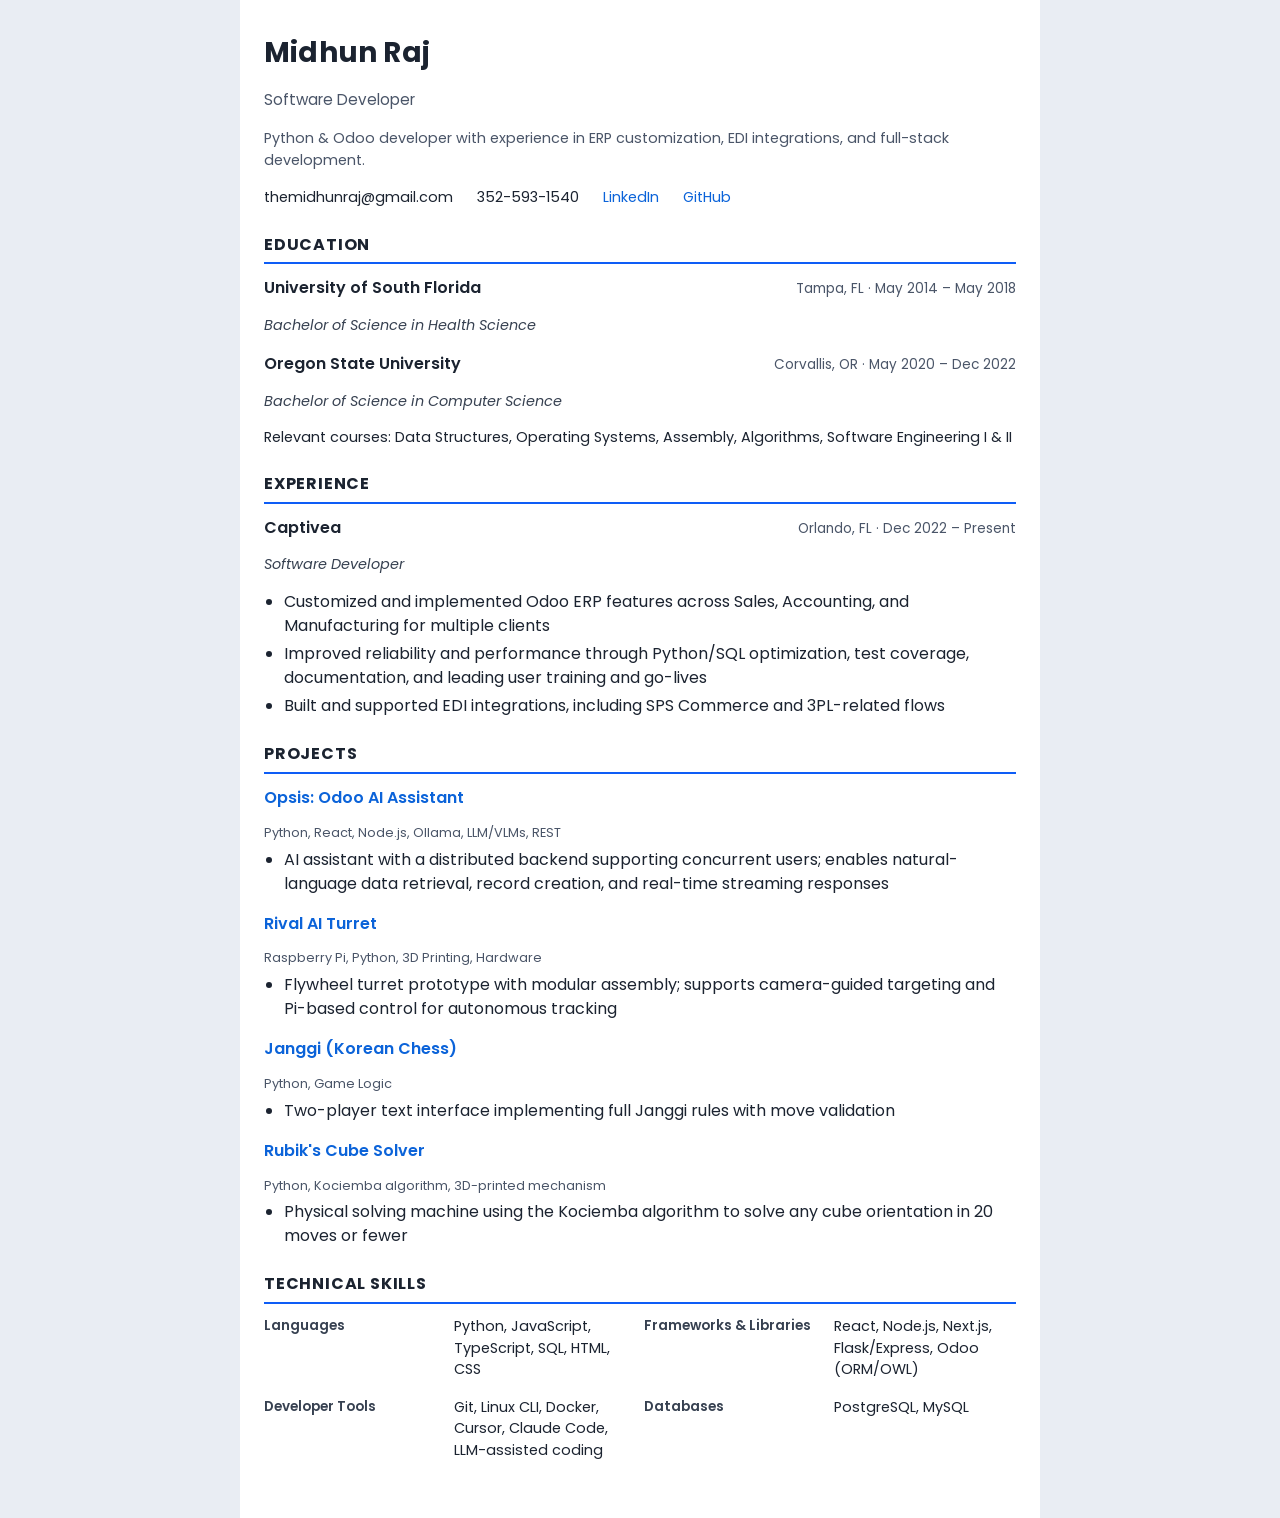
==== resume.html @ 7b11980d "Portfolio updates: resume, nav, skills, about me, footer quote, header gradient Made-with: Cursor" ====
<!-- resume.html -->
<!DOCTYPE html>
<html lang="en">
<head>
  <meta charset="UTF-8" />
  <meta name="viewport" content="width=device-width, initial-scale=1.0" />
  <title>Midhun Raj | Resume</title>
  <link rel="stylesheet" href="style.css" />
  <link href="https://fonts.googleapis.com/css2?family=Poppins:wght@300;400;600;700&display=swap" rel="stylesheet">
  <style>
    /* Resume-specific styles */
    .resume-page {
      max-width: 800px;
      margin: 0 auto;
      padding: 2rem 1.5rem;
      background: #fff;
      color: #1b2330;
      font-family: 'Poppins', system-ui, sans-serif;
      line-height: 1.5;
    }
    .resume-page h1 {
      font-size: 1.75rem;
      margin: 0 0 0.25rem;
      font-weight: 700;
    }
    .resume-page .subtitle {
      font-size: 0.95rem;
      color: #4a5568;
      margin-bottom: 1rem;
    }
    .resume-page .contact-row {
      display: flex;
      flex-wrap: wrap;
      gap: 0.5rem 1.5rem;
      font-size: 0.9rem;
      margin-bottom: 1.5rem;
    }
    .resume-page .contact-row a {
      color: #0b63d9;
      text-decoration: none;
    }
    .resume-page .contact-row a:hover { text-decoration: underline; }
    .resume-page h2 {
      font-size: 1rem;
      font-weight: 700;
      text-transform: uppercase;
      letter-spacing: 0.05em;
      border-bottom: 2px solid #0E5DF6;
      padding-bottom: 0.35rem;
      margin: 1.5rem 0 0.75rem;
    }
    .resume-page .entry {
      margin-bottom: 1rem;
    }
    .resume-page .entry-header {
      display: flex;
      justify-content: space-between;
      align-items: baseline;
      flex-wrap: wrap;
      gap: 0.25rem;
    }
    .resume-page .entry-title { font-weight: 600; font-size: 1rem; }
    .resume-page a.entry-title { color: #0b63d9; text-decoration: none; }
    .resume-page a.entry-title:hover { text-decoration: underline; }
    .resume-page .entry-meta {
      font-size: 0.85rem;
      color: #4a5568;
    }
    .resume-page .entry-sub { font-style: italic; font-size: 0.9rem; color: #374151; }
    .resume-page ul {
      margin: 0.35rem 0 0;
      padding-left: 1.25rem;
    }
    .resume-page li { margin-bottom: 0.25rem; }
    .resume-page .skills-grid {
      display: grid;
      grid-template-columns: repeat(auto-fill, minmax(180px, 1fr));
      gap: 0.5rem;
      margin-top: 0.5rem;
    }
    .resume-page .skills-grid dt {
      font-weight: 600;
      font-size: 0.85rem;
      color: #374151;
    }
    .resume-page .skills-grid dd {
      margin: 0 0 0.5rem;
      font-size: 0.9rem;
    }
    .resume-page .project-tags {
      font-size: 0.8rem;
      color: #4a5568;
      margin-bottom: 0.25rem;
    }
    @media print {
      .resume-page { padding: 1rem; }
      .resume-page h2 { margin-top: 1rem; }
      body { background: #fff; }
    }
  </style>
</head>
<body>
  <main class="resume-page">
    <h1>Midhun Raj</h1>
    <p class="subtitle">Software Developer</p>
    <p style="margin: 0 0 1rem; font-size: 0.9rem; color: #4a5568;">Python & Odoo developer with experience in ERP customization, EDI integrations, and full-stack development.</p>
    <div class="contact-row">
      <span>themidhunraj@gmail.com</span>
      <span>352-593-1540</span>
      <a href="https://www.linkedin.com/in/midhun-raj-4016b7227" target="_blank" rel="noopener">LinkedIn</a>
      <a href="https://github.com/themidhunraj" target="_blank" rel="noopener">GitHub</a>
    </div>

    <h2>Education</h2>
    <div class="entry">
      <div class="entry-header">
        <span class="entry-title">University of South Florida</span>
        <span class="entry-meta">Tampa, FL · May 2014 – May 2018</span>
      </div>
      <p class="entry-sub">Bachelor of Science in Health Science</p>
    </div>
    <div class="entry">
      <div class="entry-header">
        <span class="entry-title">Oregon State University</span>
        <span class="entry-meta">Corvallis, OR · May 2020 – Dec 2022</span>
      </div>
      <p class="entry-sub">Bachelor of Science in Computer Science</p>
      <p style="margin: 0.25rem 0 0; font-size: 0.9rem;">Relevant courses: Data Structures, Operating Systems, Assembly, Algorithms, Software Engineering I & II</p>
    </div>

    <h2>Experience</h2>
    <div class="entry">
      <div class="entry-header">
        <span class="entry-title">Captivea</span>
        <span class="entry-meta">Orlando, FL · Dec 2022 – Present</span>
      </div>
      <p class="entry-sub">Software Developer</p>
      <ul>
        <li>Customized and implemented Odoo ERP features across Sales, Accounting, and Manufacturing for multiple clients</li>
        <li>Improved reliability and performance through Python/SQL optimization, test coverage, documentation, and leading user training and go-lives</li>
        <li>Built and supported EDI integrations, including SPS Commerce and 3PL-related flows</li>
      </ul>
    </div>

    <h2>Projects</h2>
    <div class="entry">
      <div class="entry-header">
        <a href="https://opsis-demo.com/web" target="_blank" rel="noopener" class="entry-title">Opsis: Odoo AI Assistant</a>
      </div>
      <p class="project-tags">Python, React, Node.js, Ollama, LLM/VLMs, REST</p>
      <ul>
        <li>AI assistant with a distributed backend supporting concurrent users; enables natural-language data retrieval, record creation, and real-time streaming responses</li>
      </ul>
    </div>
    <div class="entry">
      <div class="entry-header">
        <a href="https://drive.google.com/file/d/1YmN2F2j3p-Ona-4RtJs8YWP49kPlDY98/view?usp=drive_link" target="_blank" rel="noopener" class="entry-title">Rival AI Turret</a>
      </div>
      <p class="project-tags">Raspberry Pi, Python, 3D Printing, Hardware</p>
      <ul>
        <li>Flywheel turret prototype with modular assembly; supports camera-guided targeting and Pi-based control for autonomous tracking</li>
      </ul>
    </div>
    <div class="entry">
      <div class="entry-header">
        <a href="https://github.com/themidhunraj/janggi" target="_blank" rel="noopener" class="entry-title">Janggi (Korean Chess)</a>
      </div>
      <p class="project-tags">Python, Game Logic</p>
      <ul>
        <li>Two-player text interface implementing full Janggi rules with move validation</li>
      </ul>
    </div>
    <div class="entry">
      <div class="entry-header">
        <a href="https://github.com/themidhunraj/rubiks_cube_solver" target="_blank" rel="noopener" class="entry-title">Rubik's Cube Solver</a>
      </div>
      <p class="project-tags">Python, Kociemba algorithm, 3D-printed mechanism</p>
      <ul>
        <li>Physical solving machine using the Kociemba algorithm to solve any cube orientation in 20 moves or fewer</li>
      </ul>
    </div>

    <h2>Technical Skills</h2>
    <dl class="skills-grid">
      <dt>Languages</dt>
      <dd>Python, JavaScript, TypeScript, SQL, HTML, CSS</dd>
      <dt>Frameworks & Libraries</dt>
      <dd>React, Node.js, Next.js, Flask/Express, Odoo (ORM/OWL)</dd>
      <dt>Developer Tools</dt>
      <dd>Git, Linux CLI, Docker, Cursor, Claude Code, LLM-assisted coding</dd>
      <dt>Databases</dt>
      <dd>PostgreSQL, MySQL</dd>
    </dl>
  </main>
</body>
</html>
---- style.css ----
:root{
  --bg-1:#e9edf3;   /* page background: soft slate */
  --bg-2:#f5f7fb;   /* cards/alt sections: muted light */
  --ink:#1b2330;
  --muted:#4a5568;
  --accent-1:#0E5DF6;
  --accent-2:#22A2FF;
  --border:#d7dfeb;
  --chip-bg:#e8f1ff;
  --chip-border:#cfe2ff;
}

*{box-sizing:border-box}
html{scroll-behavior:smooth}
html,body{height:100%}
body{
  font-family:'Poppins',system-ui,-apple-system,Segoe UI,Roboto,Arial,sans-serif;
  margin:0;
  color:var(--ink);
  background:var(--bg-1);
  line-height:1.65;
  -webkit-font-smoothing:antialiased;
  -moz-osx-font-smoothing:grayscale;
}

h1,h2,h3{margin:0 0 .6rem}
h1{font-size:clamp(2rem,1.4rem + 2vw,2.6rem);letter-spacing:.2px}
h2{font-size:1.25rem}
h3{font-size:1.06rem}

a{color:#0b63d9;text-decoration:none}
a:hover{text-decoration:underline}

.main-nav{
  position:sticky;
  top:0;
  z-index:100;
  display:flex;
  justify-content:center;
  gap:1.5rem;
  padding:.75rem 1rem;
  background:rgba(255,255,255,.95);
  backdrop-filter:blur(8px);
  border-bottom:1px solid var(--border);
  box-shadow:0 1px 8px rgba(0,0,0,.04)
}
.main-nav a{
  font-size:.9rem;
  font-weight:500;
  color:var(--ink)
}
.main-nav a:hover{color:var(--accent-1);text-decoration:none}

header{
  background:linear-gradient(135deg,#1a237e 0%,#3949ab 40%,#5c6bc0 100%);
  color:#fff;
  padding:2rem 0;
  text-align:center;
  box-shadow:0 4px 18px rgba(0,0,0,.15);
}
.profile-pic{
  width:140px;height:140px;border-radius:50%;
  object-fit:cover;margin:0 auto 1rem;border:4px solid #fff;
  box-shadow:0 8px 22px rgba(0,0,0,.12);
}

section{
  max-width:1100px;
  margin:2rem auto;
  padding:0 1rem;
  opacity:0;transform:translateY(22px);
  animation:fadeIn .5s ease-out forwards;animation-delay:.12s;
}
section:nth-of-type(even){
  background:var(--bg-2);
  border:1px solid var(--border);
  padding:2rem 1rem;
  border-radius:12px;
}

.about h2,.skills h2,.projects h2,.contact h2{
  position:relative;padding-bottom:.45rem
}
.about h2::after,.skills h2::after,.projects h2::after,.contact h2::after{
  content:"";position:absolute;left:0;bottom:0;width:56px;height:3px;
  background:linear-gradient(90deg,var(--accent-1),var(--accent-2));
  border-radius:3px
}

@keyframes fadeIn{to{opacity:1;transform:none}}

.skill-badges{
  display:flex;flex-wrap:wrap;gap:.5rem;margin-top:1rem
}
.skill-badges span{
  background:var(--chip-bg);
  border:1px solid var(--chip-border);
  color:#0f4473;
  padding:.38rem .7rem;
  border-radius:999px;
  font-size:.9rem;
  white-space:nowrap
}

.project-cards{
  display:grid;
  grid-template-columns:repeat(4,minmax(220px,1fr));
  gap:1.25rem;margin-top:1rem
}
@media (max-width:1100px){.project-cards{grid-template-columns:repeat(2,minmax(260px,1fr))}}
@media (max-width:620px){.project-cards{grid-template-columns:1fr}}

.card{
  display:flex;flex-direction:column;
  background:var(--bg-2);
  border:1px solid var(--border);
  border-left:4px solid var(--accent-1);
  border-radius:12px;
  padding:1rem;
  color:inherit;
  text-decoration:none;
  transition:transform .16s ease,box-shadow .16s ease,border-color .16s ease,background .16s ease
}
.card:hover{
  transform:translateY(-3px);
  box-shadow:0 10px 22px rgba(13,71,161,.10);
  border-color:#5aa4ff;
  background:#f1f4fa;
}
.card:focus-visible{
  outline:3px solid rgba(14,93,246,.35);outline-offset:2px;border-radius:12px
}
.card h3{color:#0b63d9;font-weight:600}
.card p{color:var(--muted);font-size:.98rem;margin-top:.35rem}

.tags{display:flex;flex-wrap:wrap;gap:.35rem;margin:.35rem 0 .2rem}
.tag{
  font-size:.78rem;padding:.18rem .5rem;border-radius:999px;
  background:#eef5ff;color:#204a7a;border:1px solid #d6e7ff
}

.card-icon,.card img.card-icon{width:40px;height:40px;color:#274466}
.icon-ring{
  width:60px;height:60px;border-radius:50%;
  display:grid;place-items:center;margin-bottom:.6rem;
  background:rgba(12,190,120,.12);
  box-shadow:0 0 22px rgba(12,190,120,.28)
}
.icon-ring.opsis{background:rgba(124,255,123,.18);box-shadow:0 0 26px rgba(124,255,123,.34)}
.icon-ring.blue{background:rgba(34,162,255,.15);box-shadow:0 0 22px rgba(34,162,255,.28)}
.icon-ring.indigo{background:rgba(99,102,241,.15);box-shadow:0 0 22px rgba(99,102,241,.28)}
.icon-ring.orange{background:rgba(245,158,11,.18);box-shadow:0 0 22px rgba(245,158,11,.30)}

footer{
  text-align:center;padding:1rem;background:#e3e9f6;color:#43536e;
  border-top:1px solid var(--border)
}
.quote{font-size:.9rem;color:#5c6f8e}
.back-to-top{font-size:.9rem;color:var(--muted)}
.back-to-top:hover{color:var(--accent-1)}
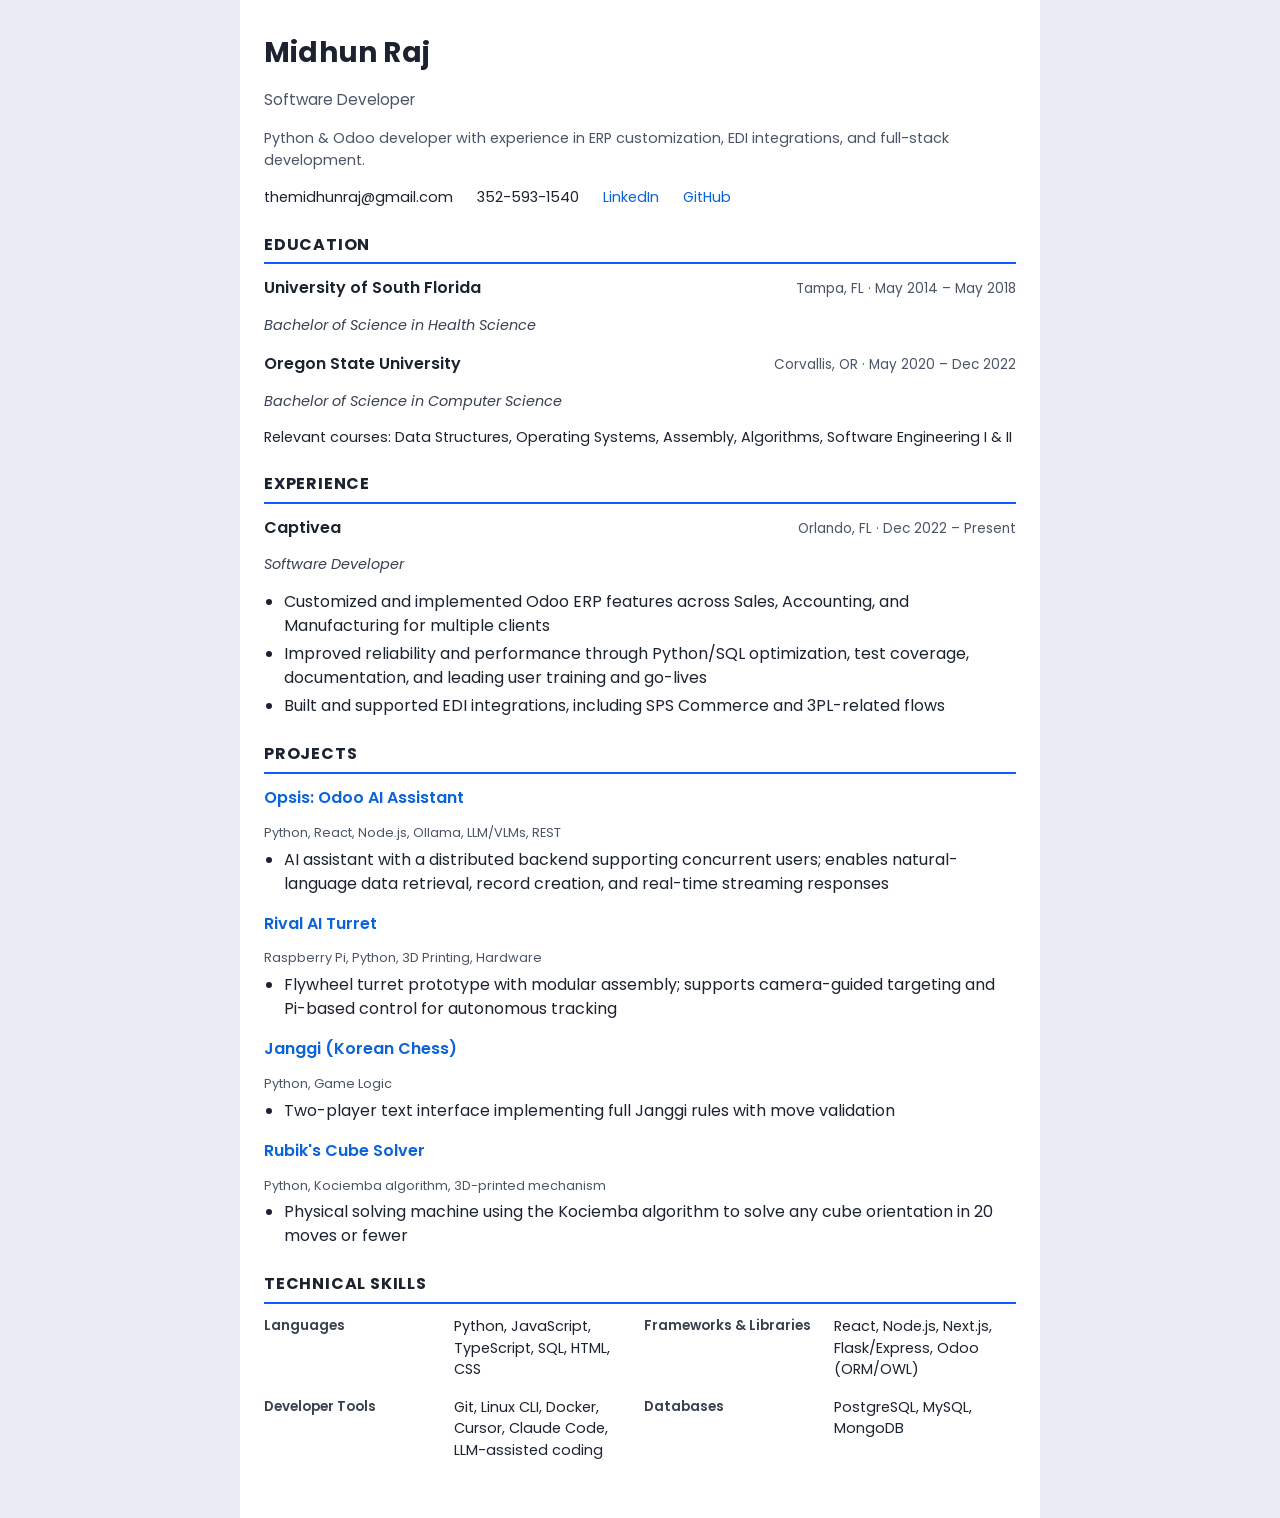
==== commit 1bfb71ca: "Resume link to HTML page, add MongoDB to skills Made-with: Cursor" ====
--- a/resume.html
+++ b/resume.html
@@ -3,6 +3,7 @@
 <html lang="en">
 <head>
   <meta charset="UTF-8" />
+  <base href="https://themidhunraj.github.io/midhun-raj/">
   <meta name="viewport" content="width=device-width, initial-scale=1.0" />
   <title>Midhun Raj | Resume</title>
   <link rel="stylesheet" href="style.css" />
@@ -189,7 +190,7 @@
       <dt>Developer Tools</dt>
       <dd>Git, Linux CLI, Docker, Cursor, Claude Code, LLM-assisted coding</dd>
       <dt>Databases</dt>
-      <dd>PostgreSQL, MySQL</dd>
+      <dd>PostgreSQL, MySQL, MongoDB</dd>
     </dl>
   </main>
 </body>
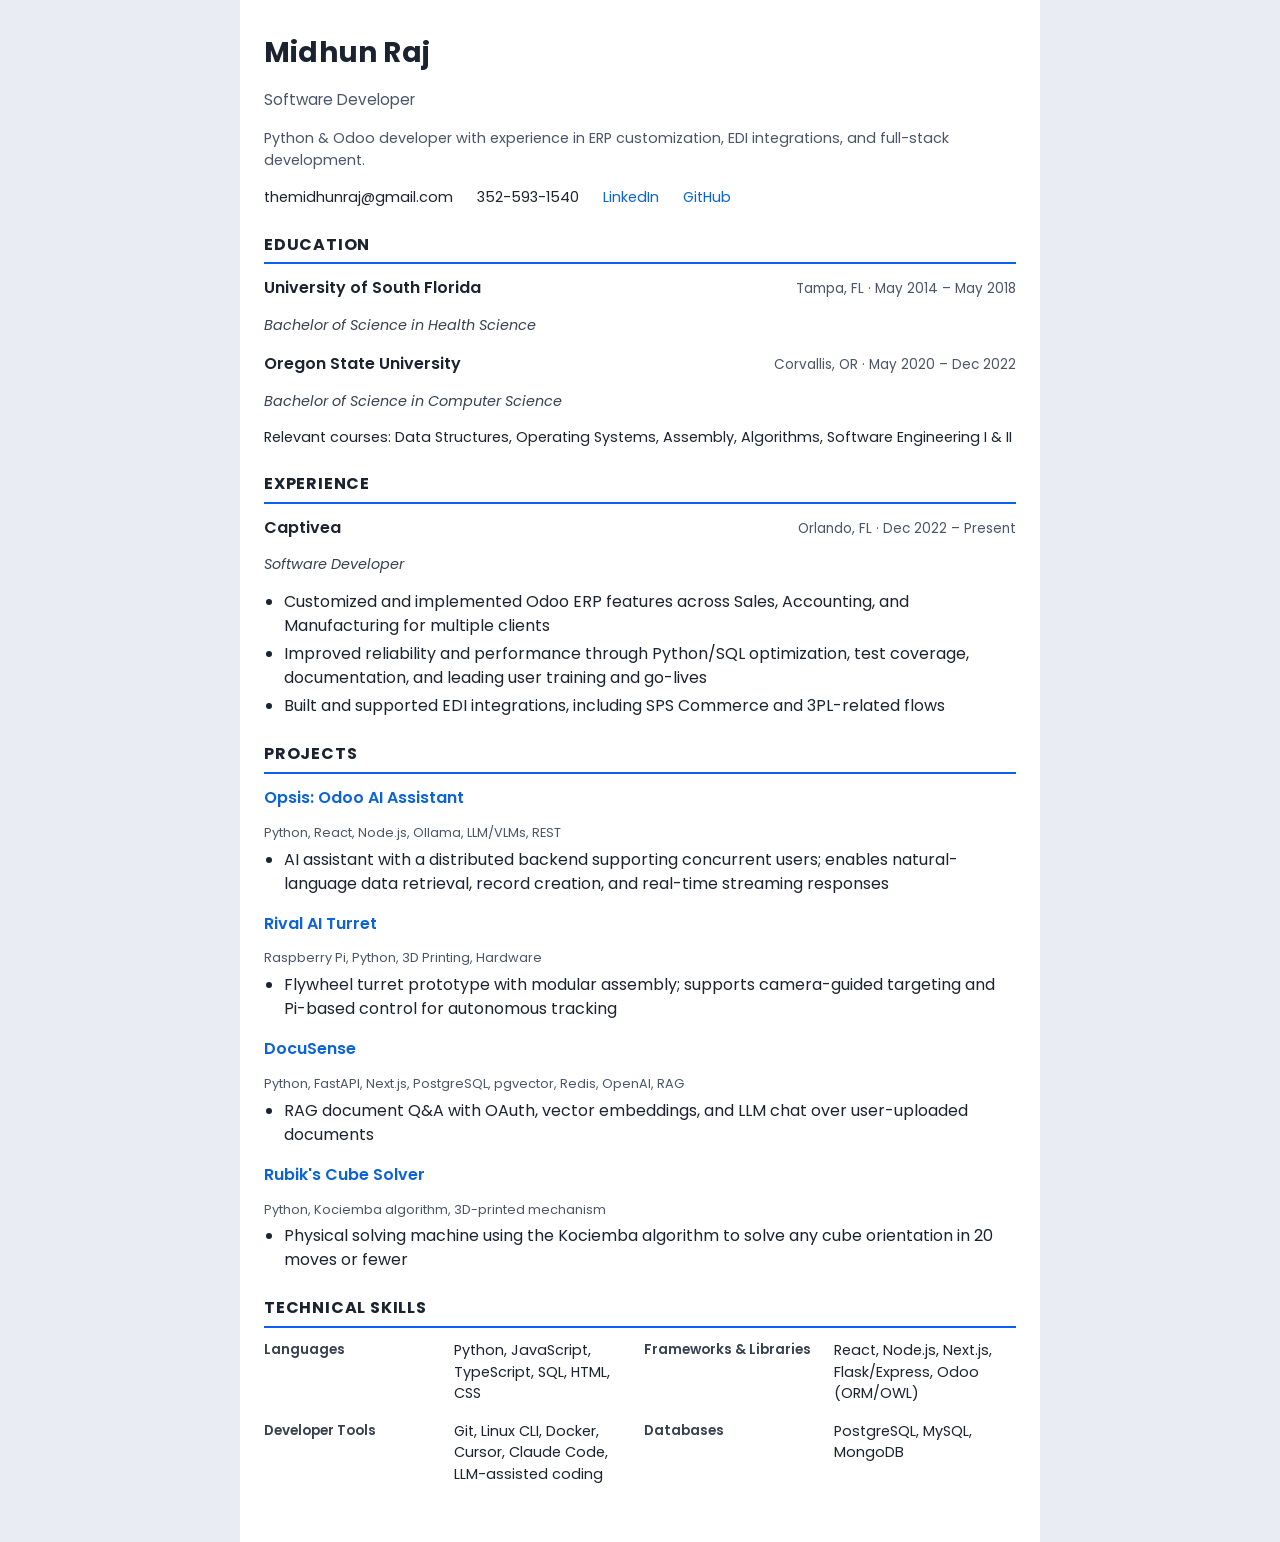
==== commit 7327089f: "Update project list" ====
--- a/resume.html
+++ b/resume.html
@@ -164,11 +164,11 @@
     </div>
     <div class="entry">
       <div class="entry-header">
-        <a href="https://github.com/themidhunraj/janggi" target="_blank" rel="noopener" class="entry-title">Janggi (Korean Chess)</a>
+        <a href="https://github.com/themidhunraj/docusense-rag" target="_blank" rel="noopener" class="entry-title">DocuSense</a>
       </div>
-      <p class="project-tags">Python, Game Logic</p>
+      <p class="project-tags">Python, FastAPI, Next.js, PostgreSQL, pgvector, Redis, OpenAI, RAG</p>
       <ul>
-        <li>Two-player text interface implementing full Janggi rules with move validation</li>
+        <li>RAG document Q&A with OAuth, vector embeddings, and LLM chat over user-uploaded documents</li>
       </ul>
     </div>
     <div class="entry">
